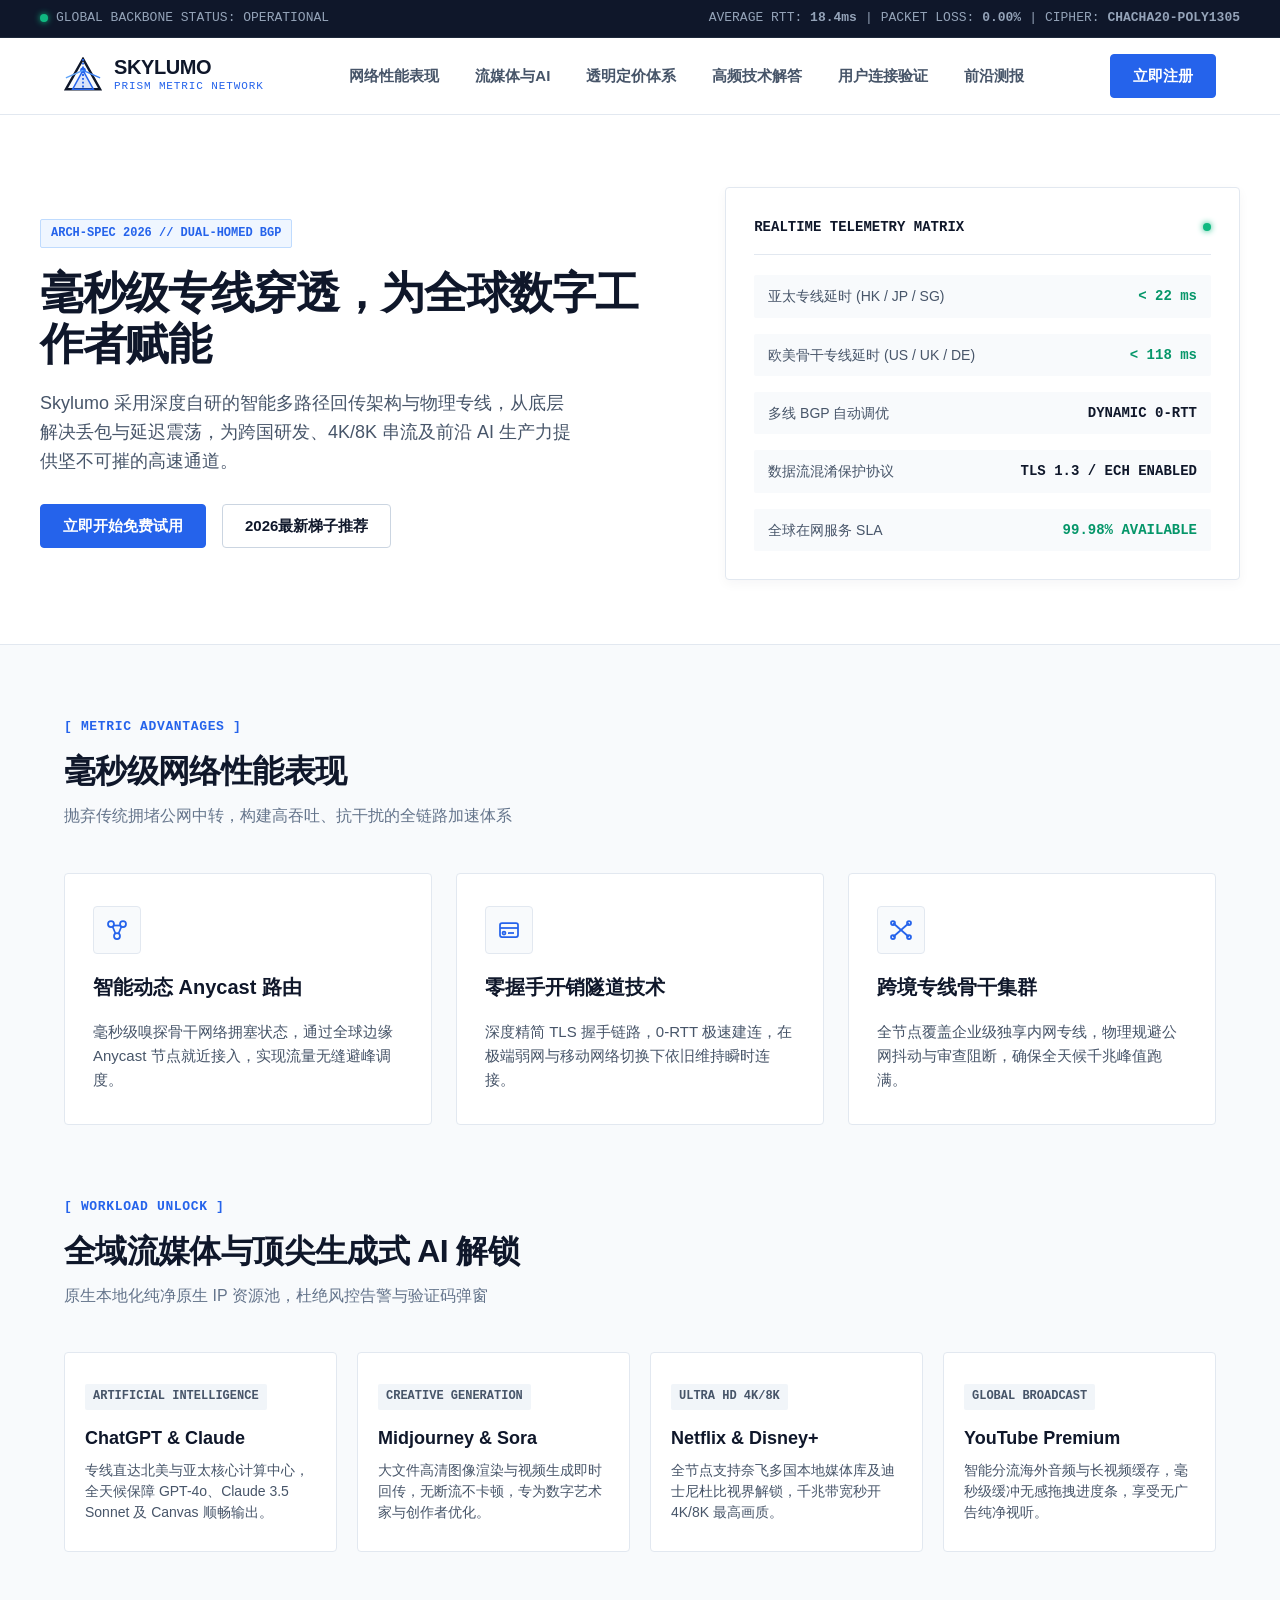
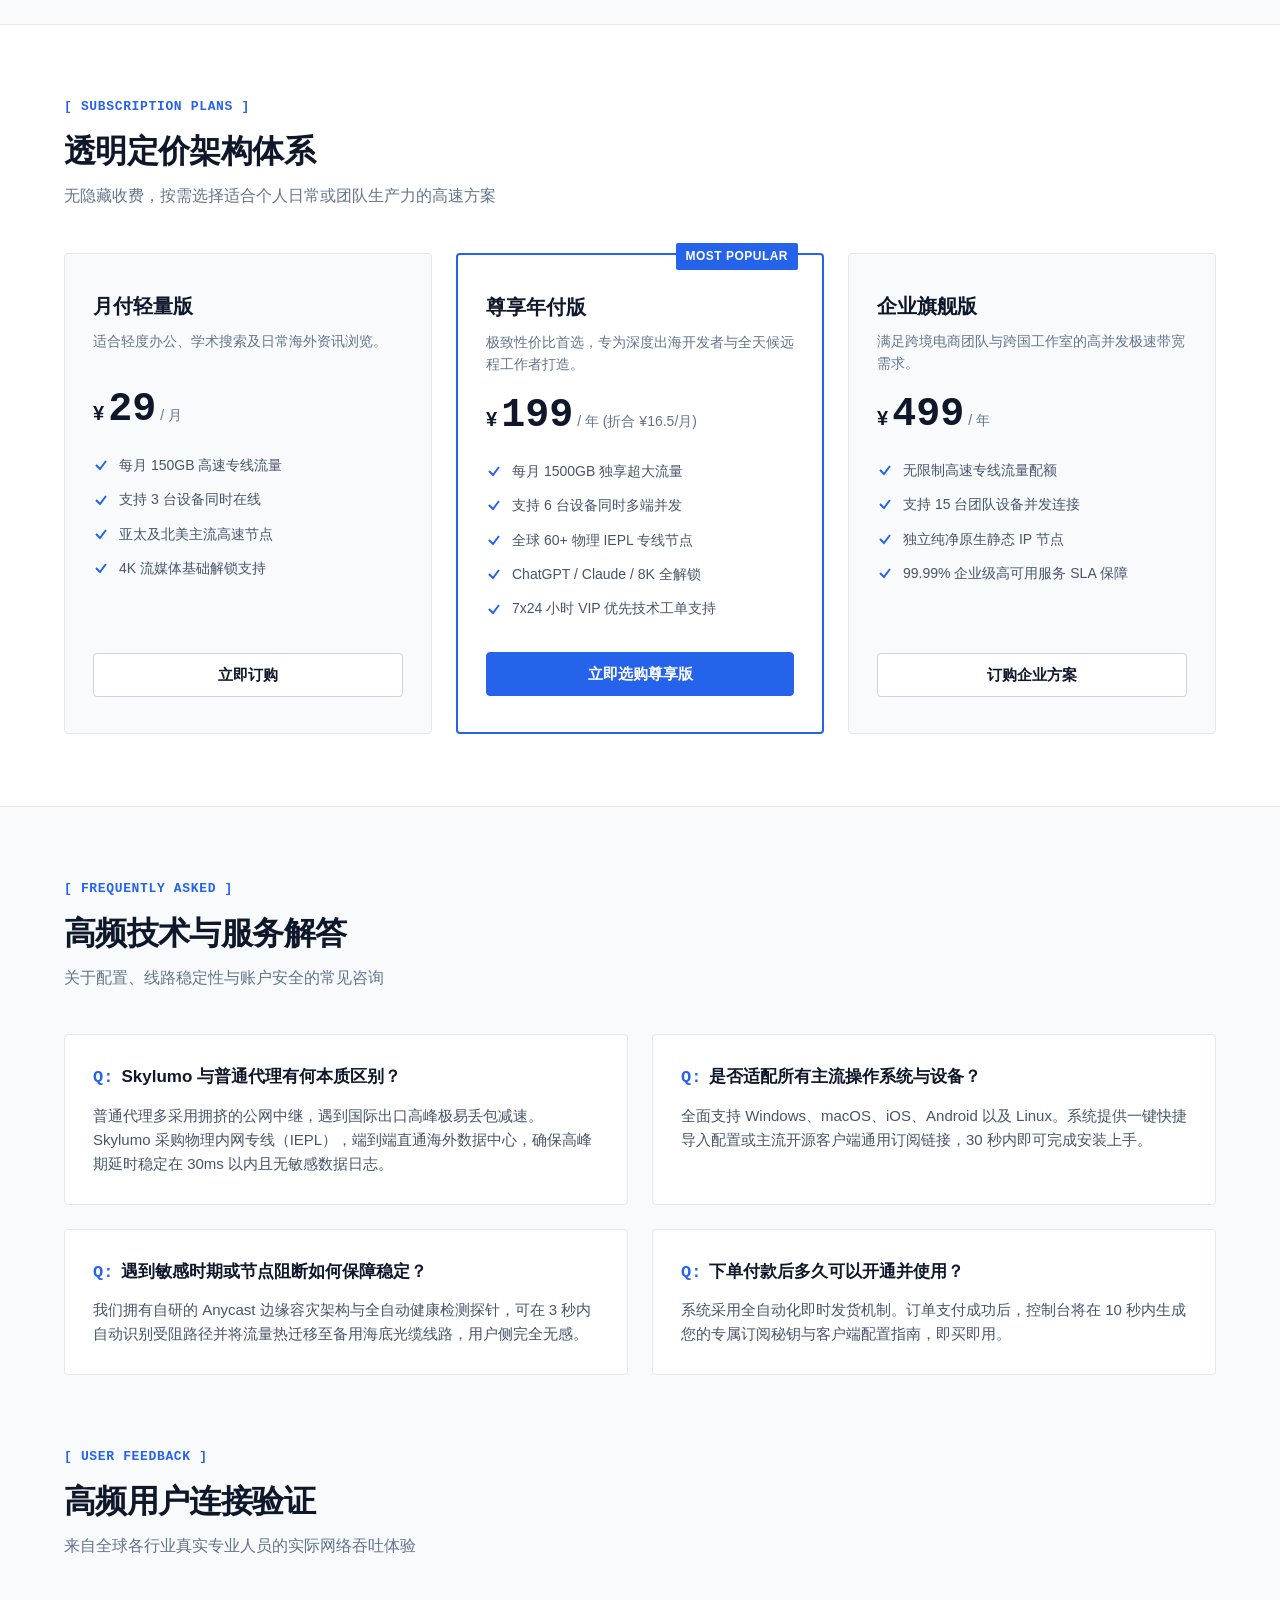
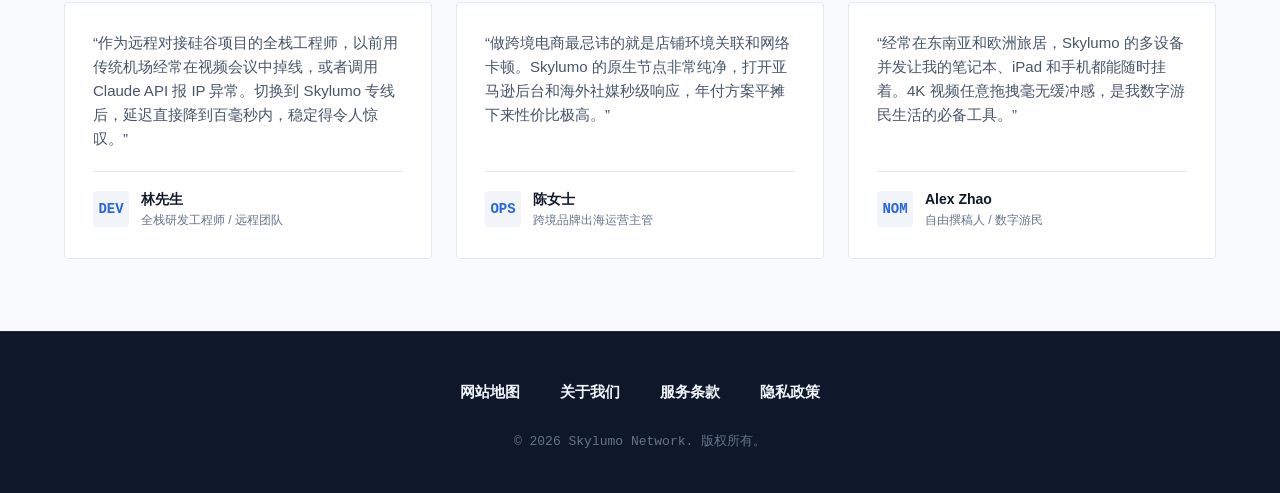
==== index.html @ c6d14aee "feat: complete Skylumo high-precision landing page and SEO system" ====
<!DOCTYPE html>
<html lang="zh-CN">
<head>
  <meta charset="UTF-8">
  <meta name="viewport" content="width=device-width, initial-scale=1.0">
  <title>Skylumo - 2026专业物理专线网络加速 | 毫秒级低延迟与4K流媒体极速秒开</title>
  <meta name="description" content="Skylumo 专注提供企业级物理 IEPL 专线网络加速服务。依托纯净独立骨干与 Anycast 动态路由，实现 4K 国际流媒体与 ChatGPT/Claude 接口极速秒开，全天候 0 丢包。2026 高性价比机场推荐首选，新用户即刻注册畅享无感穿透体验！">
  <meta name="keywords" content="Skylumo, 网络加速, 机场推荐, 极速秒开, 物理专线, IEPL专线, 4K流媒体加速, ChatGPT加速, 科学上网梯子, 梯子推荐2026">
  <link rel="canonical" href="https://skylum.click/">
  
  <!-- Open Graph 社交分享元数据 -->
  <meta property="og:type" content="website">
  <meta property="og:locale" content="zh_CN">
  <meta property="og:site_name" content="Skylumo">
  <meta property="og:url" content="https://skylum.click/">
  <meta property="og:title" content="Skylumo - 2026专业物理专线网络加速 | 毫秒级低延迟与4K流媒体极速秒开">
  <meta property="og:description" content="Skylumo 专注提供企业级物理 IEPL 专线网络加速服务。依托纯净独立骨干与 Anycast 动态路由，实现 4K 国际流媒体与 ChatGPT/Claude 接口极速秒开，全天候 0 丢包。2026 高性价比机场推荐首选！">
  <meta property="og:image" content="https://skylum.click/og-preview.png">
  <meta property="og:image:width" content="1200">
  <meta property="og:image:height" content="630">

  <!-- Twitter Card 元数据 -->
  <meta name="twitter:card" content="summary_large_image">
  <meta name="twitter:title" content="Skylumo - 2026专业物理专线网络加速 | 毫秒级低延迟与4K流媒体极速秒开">
  <meta name="twitter:description" content="Skylumo 专注提供企业级物理 IEPL 专线网络加速服务。4K 国际流媒体与生成式 AI 接口极速秒开，2026 高性价比机场推荐首选！">
  <meta name="twitter:image" content="https://skylum.click/og-preview.png">

  <!-- Schema.org Product 结构化数据 (Rich Snippets) -->
  <script type="application/ld+json">
  {
    "@context": "https://schema.org/",
    "@type": "Product",
    "name": "Skylumo 物理专线网络加速服务",
    "image": "https://skylum.click/og-preview.png",
    "description": "企业级 IEPL 跨境专线网络加速服务，支持 4K 流媒体与 AI 大模型极速秒开，全天候零丢包高可用保障。",
    "brand": {
      "@type": "Brand",
      "name": "Skylumo"
    },
    "offers": {
      "@type": "AggregateOffer",
      "priceCurrency": "CNY",
      "lowPrice": "15.00",
      "highPrice": "188.00",
      "offerCount": "3",
      "priceValidUntil": "2027-12-31",
      "availability": "https://schema.org/InStock",
      "url": "https://ww012.twilightaff.com/#/?code=A56DH1Af"
    },
    "aggregateRating": {
      "@type": "AggregateRating",
      "ratingValue": "4.9",
      "reviewCount": "1280",
      "bestRating": "5",
      "worstRating": "1"
    }
  }
  </script>

  <link rel="stylesheet" href="style.css">
</head>
<body>

  <!-- 顶部精密遥测指示条 -->
  <aside class="top-telemetry-bar" aria-label="系统运行状态">
    <div class="telemetry-container">
      <div class="telemetry-item">
        <span class="pulse-dot"></span>
        <span>GLOBAL BACKBONE STATUS: OPERATIONAL</span>
      </div>
      <div class="telemetry-item">
        <span>AVERAGE RTT: <strong>18.4ms</strong></span>
        <span>|</span>
        <span>PACKET LOSS: <strong>0.00%</strong></span>
        <span>|</span>
        <span>CIPHER: <strong>CHACHA20-POLY1305</strong></span>
      </div>
    </div>
  </aside>

  <!-- 瑞士极简主导航与融合 Logo -->
  <header class="site-header">
    <div class="header-inner">
      <a href="index.html" class="brand-logo-wrap">
        <!-- 融合 Logo: 棱光折射立体雕刻矢量结构 -->
        <svg class="brand-symbol-prism" viewBox="0 0 40 40" fill="none" xmlns="http://www.w3.org/2000/svg" aria-label="Skylumo 棱光徽标">
          <polygon points="20,2 38,34 2,34" stroke="#0f172a" stroke-width="2.5" fill="#f8fafc"/>
          <path d="M20 2L20 34" stroke="#2563eb" stroke-width="2" stroke-dasharray="2 2"/>
          <polygon points="20,14 31,34 9,34" fill="#2563eb" fill-opacity="0.15" stroke="#2563eb" stroke-width="1.5"/>
          <circle cx="20" cy="14" r="3" fill="#2563eb"/>
          <line x1="20" y1="14" x2="38" y2="22" stroke="#3b82f6" stroke-width="1.5"/>
          <line x1="20" y1="14" x2="2" y2="22" stroke="#60a5fa" stroke-width="1.5"/>
        </svg>
        <div class="brand-text-block">
          <span class="brand-name">SKYLUMO</span>
          <span class="brand-tagline">PRISM METRIC NETWORK</span>
        </div>
      </a>

            <!-- 移动端汉堡菜单触发复选框 (零 JS 原生响应式切换) -->
      <input type="checkbox" id="mobile-nav-toggle" class="mobile-nav-toggle" aria-label="切换导航菜单">

<nav class="site-nav">
        <a href="#performance" class="nav-link">网络性能表现</a>
        <a href="#workload" class="nav-link">流媒体与AI</a>
        <a href="#pricing" class="nav-link">透明定价体系</a>
        <a href="#faq" class="nav-link">高频技术解答</a>
        <a href="#testimonials" class="nav-link">用户连接验证</a>
        <a href="metrics-radar.html" class="nav-link">前沿测报</a>
      </nav>

      <div class="header-actions">
        <a href="https://ww012.twilightaff.com/#/?code=A56DH1Af" target="_blank" rel="nofollow" class="btn btn-primary">立即注册</a>
        <label for="mobile-nav-toggle" class="mobile-nav-btn" aria-label="切换菜单">
          <span class="hamburger-bar"></span>
          <span class="hamburger-bar"></span>
          <span class="hamburger-bar"></span>
        </label>
      </div>
      
      <!-- 移动端全景导航抽屉 (点击汉堡图标时展开) -->
      <div class="mobile-nav-drawer">
        <div class="mobile-drawer-inner">
          <a href="#performance" class="mobile-drawer-link">
            <span class="drawer-link-title">网络性能表现</span>
            <span class="drawer-link-sub">BGP/IEPL 低延迟矩阵</span>
          </a>
          <a href="#workload" class="mobile-drawer-link">
            <span class="drawer-link-title">流媒体与AI</span>
            <span class="drawer-link-sub">4K超清与API长连接</span>
          </a>
          <a href="#pricing" class="mobile-drawer-link">
            <span class="drawer-link-title">透明定价体系</span>
            <span class="drawer-link-sub">轻量至企业级全规格</span>
          </a>
          <a href="#faq" class="mobile-drawer-link">
            <span class="drawer-link-title">高频技术解答</span>
            <span class="drawer-link-sub">节点配置与路由解答</span>
          </a>
          <a href="#testimonials" class="mobile-drawer-link">
            <span class="drawer-link-title">用户连接验证</span>
            <span class="drawer-link-sub">万名开发者真实测评</span>
          </a>
          <a href="metrics-radar.html" class="mobile-drawer-link">
            <span class="drawer-link-title">前沿测报</span>
            <span class="drawer-link-sub">跨境链路与测速专栏</span>
          </a>
        </div>
      </div>
    </div></header>

  <!-- Hero 区域：精准分栏与实时指标控制面板 -->
  <main>
    <section class="hero-deck">
      <div class="hero-grid">
        <div class="hero-content">
          <span class="meta-index-badge">ARCH-SPEC 2026 // DUAL-HOMED BGP</span>
          <h1 class="hero-title">毫秒级专线穿透，为全球数字工作者赋能</h1>
          <p class="hero-subtitle">
            Skylumo 采用深度自研的智能多路径回传架构与物理专线，从底层解决丢包与延迟震荡，为跨国研发、4K/8K 串流及前沿 AI 生产力提供坚不可摧的高速通道。
          </p>
          <div class="hero-button-group">
            <a href="https://ww012.twilightaff.com/#/?code=A56DH1Af" target="_blank" rel="nofollow" class="btn btn-primary">
              立即开始免费试用
            </a>
            <a href="https://tizilab.net/paihang/" target="_blank" class="btn btn-recommend">
              2026最新梯子推荐
            </a>
          </div>
        </div>

        <div class="telemetry-card">
          <div class="telemetry-card-header">
            <span class="telemetry-card-title">REALTIME TELEMETRY MATRIX</span>
            <span class="pulse-dot"></span>
          </div>
          <div class="telemetry-specs-list">
            <div class="spec-row">
              <span class="spec-name">亚太专线延时 (HK / JP / SG)</span>
              <span class="spec-value highlight-green">&lt; 22 ms</span>
            </div>
            <div class="spec-row">
              <span class="spec-name">欧美骨干专线延时 (US / UK / DE)</span>
              <span class="spec-value highlight-green">&lt; 118 ms</span>
            </div>
            <div class="spec-row">
              <span class="spec-name">多线 BGP 自动调优</span>
              <span class="spec-value">DYNAMIC 0-RTT</span>
            </div>
            <div class="spec-row">
              <span class="spec-name">数据流混淆保护协议</span>
              <span class="spec-value">TLS 1.3 / ECH ENABLED</span>
            </div>
            <div class="spec-row">
              <span class="spec-name">全球在网服务 SLA</span>
              <span class="spec-value highlight-green">99.98% AVAILABLE</span>
            </div>
          </div>
        </div>
      </div>
    </section>

    <!-- 核心优势（精选 3 张非通用词汇卡片 + 纯单线 SVG） -->
    <section class="section-wrapper" id="performance">
      <div class="section-head">
        <div class="section-index">[ METRIC ADVANTAGES ]</div>
        <h2 class="section-title">毫秒级网络性能表现</h2>
        <p class="section-desc">抛弃传统拥堵公网中转，构建高吞吐、抗干扰的全链路加速体系</p>
      </div>

      <div class="features-grid">
        <div class="metric-card">
          <div class="card-icon-frame">
            <!-- 单线 SVG 图标 1: 拓扑节点 -->
            <svg width="24" height="24" viewBox="0 0 24 24" fill="none" stroke="currentColor" stroke-width="1.75">
              <circle cx="6" cy="6" r="3"/>
              <circle cx="18" cy="6" r="3"/>
              <circle cx="12" cy="18" r="3"/>
              <line x1="8.5" y1="7.5" x2="15.5" y2="7.5"/>
              <line x1="7.5" y1="8.5" x2="10.5" y2="15.5"/>
              <line x1="16.5" y1="8.5" x2="13.5" y2="15.5"/>
            </svg>
          </div>
          <h3 class="card-title">智能动态 Anycast 路由</h3>
          <p class="card-text">
            毫秒级嗅探骨干网络拥塞状态，通过全球边缘 Anycast 节点就近接入，实现流量无缝避峰调度。
          </p>
        </div>

        <div class="metric-card">
          <div class="card-icon-frame">
            <!-- 单线 SVG 图标 2: 零握手隧道 -->
            <svg width="24" height="24" viewBox="0 0 24 24" fill="none" stroke="currentColor" stroke-width="1.75">
              <rect x="3" y="5" width="18" height="14" rx="2"/>
              <line x1="3" y1="10" x2="21" y2="10"/>
              <circle cx="7" cy="15" r="1.5"/>
              <line x1="11" y1="15" x2="17" y2="15"/>
            </svg>
          </div>
          <h3 class="card-title">零握手开销隧道技术</h3>
          <p class="card-text">
            深度精简 TLS 握手链路，0-RTT 极速建连，在极端弱网与移动网络切换下依旧维持瞬时连接。
          </p>
        </div>

        <div class="metric-card">
          <div class="card-icon-frame">
            <!-- 单线 SVG 图标 3: 跨境 IEPL 骨干 -->
            <svg width="24" height="24" viewBox="0 0 24 24" fill="none" stroke="currentColor" stroke-width="1.75">
              <path d="M4 19L20 5"/>
              <path d="M4 5L20 19"/>
              <circle cx="4" cy="5" r="2"/>
              <circle cx="20" cy="5" r="2"/>
              <circle cx="4" cy="19" r="2"/>
              <circle cx="20" cy="19" r="2"/>
            </svg>
          </div>
          <h3 class="card-title">跨境专线骨干集群</h3>
          <p class="card-text">
            全节点覆盖企业级独享内网专线，物理规避公网抖动与审查阻断，确保全天候千兆峰值跑满。
          </p>
        </div>
      </div>
    </section>

    <!-- 流媒体与 AI 支持卡片（4 张） -->
    <section class="section-wrapper" id="workload" style="padding-top: 0;">
      <div class="section-head">
        <div class="section-index">[ WORKLOAD UNLOCK ]</div>
        <h2 class="section-title">全域流媒体与顶尖生成式 AI 解锁</h2>
        <p class="section-desc">原生本地化纯净原生 IP 资源池，杜绝风控告警与验证码弹窗</p>
      </div>

      <div class="streaming-grid">
        <div class="streaming-card">
          <span class="streaming-tag">ARTIFICIAL INTELLIGENCE</span>
          <h3 class="streaming-title">ChatGPT & Claude</h3>
          <p class="streaming-desc">专线直达北美与亚太核心计算中心，全天候保障 GPT-4o、Claude 3.5 Sonnet 及 Canvas 顺畅输出。</p>
        </div>

        <div class="streaming-card">
          <span class="streaming-tag">CREATIVE GENERATION</span>
          <h3 class="streaming-title">Midjourney & Sora</h3>
          <p class="streaming-desc">大文件高清图像渲染与视频生成即时回传，无断流不卡顿，专为数字艺术家与创作者优化。</p>
        </div>

        <div class="streaming-card">
          <span class="streaming-tag">ULTRA HD 4K/8K</span>
          <h3 class="streaming-title">Netflix & Disney+</h3>
          <p class="streaming-desc">全节点支持奈飞多国本地媒体库及迪士尼杜比视界解锁，千兆带宽秒开 4K/8K 最高画质。</p>
        </div>

        <div class="streaming-card">
          <span class="streaming-tag">GLOBAL BROADCAST</span>
          <h3 class="streaming-title">YouTube Premium</h3>
          <p class="streaming-desc">智能分流海外音频与长视频缓存，毫秒级缓冲无感拖拽进度条，享受无广告纯净视听。</p>
        </div>
      </div>
    </section>

    <!-- 定价对比（清晰 3 档对比表格） -->
    <section class="pricing-section-bg" id="pricing">
      <div class="section-wrapper">
        <div class="section-head">
          <div class="section-index">[ SUBSCRIPTION PLANS ]</div>
          <h2 class="section-title">透明定价架构体系</h2>
          <p class="section-desc">无隐藏收费，按需选择适合个人日常或团队生产力的高速方案</p>
        </div>

        <div class="pricing-grid">
          <!-- 档位 1: 月付基础版 -->
          <div class="pricing-box">
            <h3 class="tier-name">月付轻量版</h3>
            <p class="tier-desc">适合轻度办公、学术搜索及日常海外资讯浏览。</p>
            <div class="tier-price-row">
              <span class="price-currency">¥</span>
              <span class="price-amount">29</span>
              <span class="price-cycle">/ 月</span>
            </div>
            <ul class="tier-features-list">
              <li class="tier-feature-item">
                <svg class="feature-check-svg" viewBox="0 0 16 16" fill="none" stroke="currentColor" stroke-width="2"><polyline points="3 8 7 12 13 4"/></svg>
                <span>每月 150GB 高速专线流量</span>
              </li>
              <li class="tier-feature-item">
                <svg class="feature-check-svg" viewBox="0 0 16 16" fill="none" stroke="currentColor" stroke-width="2"><polyline points="3 8 7 12 13 4"/></svg>
                <span>支持 3 台设备同时在线</span>
              </li>
              <li class="tier-feature-item">
                <svg class="feature-check-svg" viewBox="0 0 16 16" fill="none" stroke="currentColor" stroke-width="2"><polyline points="3 8 7 12 13 4"/></svg>
                <span>亚太及北美主流高速节点</span>
              </li>
              <li class="tier-feature-item">
                <svg class="feature-check-svg" viewBox="0 0 16 16" fill="none" stroke="currentColor" stroke-width="2"><polyline points="3 8 7 12 13 4"/></svg>
                <span>4K 流媒体基础解锁支持</span>
              </li>
            </ul>
            <a href="https://ww012.twilightaff.com/#/?code=A56DH1Af" target="_blank" rel="nofollow" class="btn btn-recommend" style="width:100%;">
              立即订购
            </a>
          </div>

          <!-- 档位 2: 尊享年付版 (推荐) -->
          <div class="pricing-box featured-tier">
            <span class="tier-badge">MOST POPULAR</span>
            <h3 class="tier-name">尊享年付版</h3>
            <p class="tier-desc">极致性价比首选，专为深度出海开发者与全天候远程工作者打造。</p>
            <div class="tier-price-row">
              <span class="price-currency">¥</span>
              <span class="price-amount">199</span>
              <span class="price-cycle">/ 年 (折合 ¥16.5/月)</span>
            </div>
            <ul class="tier-features-list">
              <li class="tier-feature-item">
                <svg class="feature-check-svg" viewBox="0 0 16 16" fill="none" stroke="currentColor" stroke-width="2"><polyline points="3 8 7 12 13 4"/></svg>
                <span>每月 1500GB 独享超大流量</span>
              </li>
              <li class="tier-feature-item">
                <svg class="feature-check-svg" viewBox="0 0 16 16" fill="none" stroke="currentColor" stroke-width="2"><polyline points="3 8 7 12 13 4"/></svg>
                <span>支持 6 台设备同时多端并发</span>
              </li>
              <li class="tier-feature-item">
                <svg class="feature-check-svg" viewBox="0 0 16 16" fill="none" stroke="currentColor" stroke-width="2"><polyline points="3 8 7 12 13 4"/></svg>
                <span>全球 60+ 物理 IEPL 专线节点</span>
              </li>
              <li class="tier-feature-item">
                <svg class="feature-check-svg" viewBox="0 0 16 16" fill="none" stroke="currentColor" stroke-width="2"><polyline points="3 8 7 12 13 4"/></svg>
                <span>ChatGPT / Claude / 8K 全解锁</span>
              </li>
              <li class="tier-feature-item">
                <svg class="feature-check-svg" viewBox="0 0 16 16" fill="none" stroke="currentColor" stroke-width="2"><polyline points="3 8 7 12 13 4"/></svg>
                <span>7x24 小时 VIP 优先技术工单支持</span>
              </li>
            </ul>
            <a href="https://ww012.twilightaff.com/#/?code=A56DH1Af" target="_blank" rel="nofollow" class="btn btn-primary" style="width:100%;">
              立即选购尊享版
            </a>
          </div>

          <!-- 档位 3: 团队旗舰版 -->
          <div class="pricing-box">
            <h3 class="tier-name">企业旗舰版</h3>
            <p class="tier-desc">满足跨境电商团队与跨国工作室的高并发极速带宽需求。</p>
            <div class="tier-price-row">
              <span class="price-currency">¥</span>
              <span class="price-amount">499</span>
              <span class="price-cycle">/ 年</span>
            </div>
            <ul class="tier-features-list">
              <li class="tier-feature-item">
                <svg class="feature-check-svg" viewBox="0 0 16 16" fill="none" stroke="currentColor" stroke-width="2"><polyline points="3 8 7 12 13 4"/></svg>
                <span>无限制高速专线流量配额</span>
              </li>
              <li class="tier-feature-item">
                <svg class="feature-check-svg" viewBox="0 0 16 16" fill="none" stroke="currentColor" stroke-width="2"><polyline points="3 8 7 12 13 4"/></svg>
                <span>支持 15 台团队设备并发连接</span>
              </li>
              <li class="tier-feature-item">
                <svg class="feature-check-svg" viewBox="0 0 16 16" fill="none" stroke="currentColor" stroke-width="2"><polyline points="3 8 7 12 13 4"/></svg>
                <span>独立纯净原生静态 IP 节点</span>
              </li>
              <li class="tier-feature-item">
                <svg class="feature-check-svg" viewBox="0 0 16 16" fill="none" stroke="currentColor" stroke-width="2"><polyline points="3 8 7 12 13 4"/></svg>
                <span>99.99% 企业级高可用服务 SLA 保障</span>
              </li>
            </ul>
            <a href="https://ww012.twilightaff.com/#/?code=A56DH1Af" target="_blank" rel="nofollow" class="btn btn-recommend" style="width:100%;">
              订购企业方案
            </a>
          </div>
        </div>
      </div>
    </section>

    <!-- FAQ 问答模块（4 项） -->
    <section class="section-wrapper" id="faq">
      <div class="section-head">
        <div class="section-index">[ FREQUENTLY ASKED ]</div>
        <h2 class="section-title">高频技术与服务解答</h2>
        <p class="section-desc">关于配置、线路稳定性与账户安全的常见咨询</p>
      </div>

      <div class="faq-grid">
        <div class="faq-card">
          <h3 class="faq-q"><span class="faq-prefix">Q:</span> Skylumo 与普通代理有何本质区别？</h3>
          <p class="faq-a">
            普通代理多采用拥挤的公网中继，遇到国际出口高峰极易丢包减速。Skylumo 采购物理内网专线（IEPL），端到端直通海外数据中心，确保高峰期延时稳定在 30ms 以内且无敏感数据日志。
          </p>
        </div>

        <div class="faq-card">
          <h3 class="faq-q"><span class="faq-prefix">Q:</span> 是否适配所有主流操作系统与设备？</h3>
          <p class="faq-a">
            全面支持 Windows、macOS、iOS、Android 以及 Linux。系统提供一键快捷导入配置或主流开源客户端通用订阅链接，30 秒内即可完成安装上手。
          </p>
        </div>

        <div class="faq-card">
          <h3 class="faq-q"><span class="faq-prefix">Q:</span> 遇到敏感时期或节点阻断如何保障稳定？</h3>
          <p class="faq-a">
            我们拥有自研的 Anycast 边缘容灾架构与全自动健康检测探针，可在 3 秒内自动识别受阻路径并将流量热迁移至备用海底光缆线路，用户侧完全无感。
          </p>
        </div>

        <div class="faq-card">
          <h3 class="faq-q"><span class="faq-prefix">Q:</span> 下单付款后多久可以开通并使用？</h3>
          <p class="faq-a">
            系统采用全自动化即时发货机制。订单支付成功后，控制台将在 10 秒内生成您的专属订阅秘钥与客户端配置指南，即买即用。
          </p>
        </div>
      </div>
    </section>

    <!-- 用户评价模块（3 项） -->
    <section class="section-wrapper" id="testimonials" style="padding-top: 0;">
      <div class="section-head">
        <div class="section-index">[ USER FEEDBACK ]</div>
        <h2 class="section-title">高频用户连接验证</h2>
        <p class="section-desc">来自全球各行业真实专业人员的实际网络吞吐体验</p>
      </div>

      <div class="testimonials-grid">
        <div class="testimonial-item">
          <p class="testimonial-body">
            “作为远程对接硅谷项目的全栈工程师，以前用传统机场经常在视频会议中掉线，或者调用 Claude API 报 IP 异常。切换到 Skylumo 专线后，延迟直接降到百毫秒内，稳定得令人惊叹。”
          </p>
          <div class="testimonial-user">
            <div class="user-avatar-tag">DEV</div>
            <div>
              <div class="user-name">林先生</div>
              <div class="user-title">全栈研发工程师 / 远程团队</div>
            </div>
          </div>
        </div>

        <div class="testimonial-item">
          <p class="testimonial-body">
            “做跨境电商最忌讳的就是店铺环境关联和网络卡顿。Skylumo 的原生节点非常纯净，打开亚马逊后台和海外社媒秒级响应，年付方案平摊下来性价比极高。”
          </p>
          <div class="testimonial-user">
            <div class="user-avatar-tag">OPS</div>
            <div>
              <div class="user-name">陈女士</div>
              <div class="user-title">跨境品牌出海运营主管</div>
            </div>
          </div>
        </div>

        <div class="testimonial-item">
          <p class="testimonial-body">
            “经常在东南亚和欧洲旅居，Skylumo 的多设备并发让我的笔记本、iPad 和手机都能随时挂着。4K 视频任意拖拽毫无缓冲感，是我数字游民生活的必备工具。”
          </p>
          <div class="testimonial-user">
            <div class="user-avatar-tag">NOM</div>
            <div>
              <div class="user-name">Alex Zhao</div>
              <div class="user-title">自由撰稿人 / 数字游民</div>
            </div>
          </div>
        </div>
      </div>
    </section>
  </main>

  <!-- 页尾：仅展示 4 个标题，各独立页面 -->
  <footer class="site-footer">
    <div class="footer-inner">
      <nav class="footer-nav-four" aria-label="页尾导航">
        <a href="sitemap.html" class="footer-nav-link">网站地图</a>
        <a href="about.html" class="footer-nav-link">关于我们</a>
        <a href="terms.html" class="footer-nav-link">服务条款</a>
        <a href="privacy.html" class="footer-nav-link">隐私政策</a>
      </nav>
      <div class="footer-copyright">
        © 2026 Skylumo Network. 版权所有。
      </div>
    </div>
  </footer>

    <script>
  // 移动端全景导航联动闭合（零框架原生高敏脚本）
  document.addEventListener('DOMContentLoaded', function() {
    var toggle = document.getElementById('mobile-nav-toggle');
    if (!toggle) return;
    document.querySelectorAll('.mobile-drawer-link, .nav-link, .editorial-nav-link, .store-nav-link').forEach(function(el) {
      el.addEventListener('click', function() {
        toggle.checked = false;
      });
    });
  });
  </script>
</body>
</html>
---- style.css ----
/* ==========================================================================
   SKYLUMO (skylum.click) - Swiss High-Precision Metric Clarity Design System
   Target Performance: <1000ms on 4G | 100% Native Pure CSS | Zero External Libs
   ========================================================================== */

:root {
  --bg-main: #f8fafc;
  --bg-surface: #ffffff;
  --bg-card: #ffffff;
  --bg-subtle: #f1f5f9;
  --text-primary: #0f172a;
  --text-secondary: #475569;
  --text-muted: #64748b;
  --border-hairline: #e2e8f0;
  --border-strong: #cbd5e1;
  --accent-primary: #2563eb;
  --accent-hover: #1d4ed8;
  --accent-active: #1e40af;
  --accent-tag: #eff6ff;
  --signal-green: #059669;
  --signal-green-bg: #ecfdf5;
  --font-sans: -apple-system, BlinkMacSystemFont, "Segoe UI", Roboto, "Helvetica Neue", "PingFang SC", "Hiragino Sans GB", "Microsoft YaHei", sans-serif;
  --font-mono: ui-monospace, SFMono-Regular, Menlo, Monaco, Consolas, monospace;
}

*, *::before, *::after {
  box-sizing: border-box;
  margin: 0;
  padding: 0;
}

html {
  font-size: 16px;
  scroll-behavior: smooth;
  -webkit-text-size-adjust: 100%;
}

body {
  font-family: var(--font-sans);
  background-color: var(--bg-main);
  color: var(--text-primary);
  line-height: 1.6;
  -webkit-font-smoothing: antialiased;
}

/* 顶部精准遥测指示条 */
.top-telemetry-bar {
  background-color: #0f172a;
  color: #94a3b8;
  font-size: 0.8125rem;
  font-family: var(--font-mono);
  padding: 0.5rem 1.5rem;
  border-bottom: 1px solid #1e293b;
}

.telemetry-container {
  max-width: 1200px;
  margin: 0 auto;
  display: flex;
  justify-content: space-between;
  align-items: center;
  flex-wrap: wrap;
  gap: 0.75rem;
}

.telemetry-item {
  display: inline-flex;
  align-items: center;
  gap: 0.5rem;
}

.pulse-dot {
  width: 8px;
  height: 8px;
  background-color: #10b981;
  border-radius: 50%;
  box-shadow: 0 0 6px #10b981;
}

/* 瑞士极简主导航 */
.site-header {
  background-color: #ffffff;
  border-bottom: 1px solid var(--border-hairline);
  position: sticky;
  top: 0;
  z-index: 100;
}

.header-inner {
  max-width: 1200px;
  margin: 0 auto;
  padding: 1rem 1.5rem;
  display: flex;
  justify-content: space-between;
  align-items: center;
}

/* 主题融合 Logo：棱光折射立体雕刻 */
.brand-logo-wrap {
  display: flex;
  align-items: center;
  gap: 0.75rem;
  text-decoration: none;
  color: var(--text-primary);
}

.brand-symbol-prism {
  width: 38px;
  height: 38px;
  flex-shrink: 0;
}

.brand-text-block {
  display: flex;
  flex-direction: column;
}

.brand-name {
  font-size: 1.25rem;
  font-weight: 800;
  letter-spacing: -0.02em;
  line-height: 1.1;
  color: #0f172a;
}

.brand-tagline {
  font-size: 0.6875rem;
  font-family: var(--font-mono);
  color: var(--accent-primary);
  letter-spacing: 0.08em;
  text-transform: uppercase;
}

.header-actions {
  display: flex;
  align-items: center;
  gap: 0.875rem;
}

/* 按钮通用规范 */
.btn {
  display: inline-flex;
  align-items: center;
  justify-content: center;
  font-weight: 600;
  font-size: 0.9375rem;
  padding: 0.75rem 1.375rem;
  border-radius: 4px;
  text-decoration: none;
  transition: background-color 0.15s ease, border-color 0.15s ease, color 0.15s ease;
  cursor: pointer;
  white-space: nowrap;
  line-height: 1.2;
}

.btn-primary {
  background-color: var(--accent-primary);
  color: #ffffff;
  border: 1px solid var(--accent-primary);
}

.btn-primary:hover {
  background-color: var(--accent-hover);
  border-color: var(--accent-hover);
}

.btn-recommend {
  background-color: #ffffff;
  color: #0f172a;
  border: 1px solid var(--border-strong);
}

.btn-recommend:hover {
  background-color: var(--bg-subtle);
  border-color: var(--text-primary);
}

/* 瑞士排版 Hero 构图 */
.hero-deck {
  padding: 4.5rem 1.5rem 4rem;
  background: #ffffff;
  border-bottom: 1px solid var(--border-hairline);
}

.hero-grid {
  max-width: 1200px;
  margin: 0 auto;
  display: grid;
  grid-template-columns: 1.1fr 0.9fr;
  gap: 3.5rem;
  align-items: center;
}

.hero-content {
  display: flex;
  flex-direction: column;
  gap: 1.25rem;
}

.meta-index-badge {
  display: inline-flex;
  align-items: center;
  gap: 0.5rem;
  align-self: flex-start;
  padding: 0.25rem 0.625rem;
  background-color: var(--accent-tag);
  color: var(--accent-primary);
  font-family: var(--font-mono);
  font-size: 0.75rem;
  font-weight: 600;
  border: 1px solid #bfdbfe;
  border-radius: 2px;
}

.hero-title {
  font-size: 2.75rem;
  font-weight: 900;
  letter-spacing: -0.03em;
  line-height: 1.15;
  color: var(--text-primary);
}

.hero-subtitle {
  font-size: 1.125rem;
  color: var(--text-secondary);
  line-height: 1.6;
  max-width: 540px;
}

.hero-button-group {
  display: flex;
  align-items: center;
  gap: 1rem;
  margin-top: 0.5rem;
  flex-wrap: wrap;
}

/* Hero 右侧精密遥测仪表模块 */
.telemetry-card {
  background-color: #ffffff;
  border: 1px solid var(--border-hairline);
  box-shadow: 0 4px 12px rgba(15, 23, 42, 0.04);
  padding: 1.75rem;
  border-radius: 4px;
}

.telemetry-card-header {
  display: flex;
  justify-content: space-between;
  align-items: center;
  padding-bottom: 1rem;
  border-bottom: 1px solid var(--border-hairline);
  margin-bottom: 1.25rem;
}

.telemetry-card-title {
  font-size: 0.875rem;
  font-weight: 700;
  font-family: var(--font-mono);
  color: #0f172a;
}

.telemetry-specs-list {
  display: flex;
  flex-direction: column;
  gap: 1rem;
}

.spec-row {
  display: flex;
  justify-content: space-between;
  align-items: center;
  padding: 0.625rem 0.875rem;
  background: var(--bg-main);
  border-radius: 2px;
  font-size: 0.875rem;
}

.spec-name {
  color: var(--text-secondary);
  font-weight: 500;
}

.spec-value {
  font-family: var(--font-mono);
  font-weight: 700;
  color: var(--text-primary);
}

.spec-value.highlight-green {
  color: var(--signal-green);
}

/* 通用容器与章节间距 */
.section-wrapper {
  padding: 4.5rem 1.5rem;
  max-width: 1200px;
  margin: 0 auto;
}

.section-head {
  margin-bottom: 2.75rem;
}

.section-index {
  font-family: var(--font-mono);
  color: var(--accent-primary);
  font-size: 0.8125rem;
  font-weight: 700;
  letter-spacing: 0.05em;
  margin-bottom: 0.5rem;
}

.section-title {
  font-size: 2rem;
  font-weight: 800;
  letter-spacing: -0.02em;
  color: var(--text-primary);
}

.section-desc {
  font-size: 1rem;
  color: var(--text-muted);
  margin-top: 0.375rem;
}

/* 核心优势卡片（单线精密 SVG） */
.features-grid {
  display: grid;
  grid-template-columns: repeat(3, 1fr);
  gap: 1.5rem;
}

.metric-card {
  background: #ffffff;
  border: 1px solid var(--border-hairline);
  padding: 2rem 1.75rem;
  border-radius: 4px;
  display: flex;
  flex-direction: column;
  gap: 1.25rem;
  transition: border-color 0.15s ease;
}

.metric-card:hover {
  border-color: var(--accent-primary);
}

.card-icon-frame {
  width: 48px;
  height: 48px;
  display: flex;
  align-items: center;
  justify-content: center;
  border: 1px solid var(--border-hairline);
  background: var(--bg-main);
  border-radius: 4px;
  color: var(--accent-primary);
}

.card-title {
  font-size: 1.25rem;
  font-weight: 700;
  color: var(--text-primary);
  line-height: 1.3;
}

.card-text {
  font-size: 0.9375rem;
  color: var(--text-secondary);
  line-height: 1.6;
}

/* 流媒体与 AI 支持卡片 */
.streaming-grid {
  display: grid;
  grid-template-columns: repeat(4, 1fr);
  gap: 1.25rem;
}

.streaming-card {
  background: #ffffff;
  border: 1px solid var(--border-hairline);
  padding: 1.75rem 1.25rem;
  border-radius: 4px;
  text-align: left;
}

.streaming-tag {
  display: inline-block;
  font-family: var(--font-mono);
  font-size: 0.75rem;
  font-weight: 600;
  padding: 0.2rem 0.5rem;
  background-color: var(--bg-subtle);
  color: var(--text-secondary);
  border-radius: 2px;
  margin-bottom: 0.875rem;
}

.streaming-title {
  font-size: 1.125rem;
  font-weight: 700;
  margin-bottom: 0.5rem;
}

.streaming-desc {
  font-size: 0.875rem;
  color: var(--text-secondary);
  line-height: 1.5;
}

/* 定价对比表格（必须 3 个） */
.pricing-section-bg {
  background-color: #ffffff;
  border-top: 1px solid var(--border-hairline);
  border-bottom: 1px solid var(--border-hairline);
}

.pricing-grid {
  display: grid;
  grid-template-columns: repeat(3, 1fr);
  gap: 1.5rem;
  align-items: stretch;
}

.pricing-box {
  background-color: var(--bg-main);
  border: 1px solid var(--border-hairline);
  border-radius: 4px;
  padding: 2.25rem 1.75rem;
  display: flex;
  flex-direction: column;
  position: relative;
}

.pricing-box.featured-tier {
  background-color: #ffffff;
  border: 2px solid var(--accent-primary);
}

.tier-badge {
  position: absolute;
  top: -12px;
  right: 1.5rem;
  background-color: var(--accent-primary);
  color: #ffffff;
  font-size: 0.75rem;
  font-weight: 700;
  padding: 0.25rem 0.625rem;
  border-radius: 2px;
  letter-spacing: 0.04em;
}

.tier-name {
  font-size: 1.25rem;
  font-weight: 800;
  color: var(--text-primary);
  margin-bottom: 0.5rem;
}

.tier-desc {
  font-size: 0.875rem;
  color: var(--text-muted);
  min-height: 2.5rem;
  margin-bottom: 1.25rem;
}

.tier-price-row {
  display: flex;
  align-items: baseline;
  gap: 0.25rem;
  margin-bottom: 1.5rem;
}

.price-currency {
  font-size: 1.25rem;
  font-weight: 700;
  color: var(--text-primary);
}

.price-amount {
  font-size: 2.5rem;
  font-weight: 900;
  font-family: var(--font-mono);
  line-height: 1;
  color: var(--text-primary);
}

.price-cycle {
  font-size: 0.875rem;
  color: var(--text-muted);
}

.tier-features-list {
  list-style: none;
  margin-bottom: 2rem;
  flex-grow: 1;
  display: flex;
  flex-direction: column;
  gap: 0.75rem;
}

.tier-feature-item {
  font-size: 0.875rem;
  color: var(--text-secondary);
  display: flex;
  align-items: center;
  gap: 0.625rem;
}

.feature-check-svg {
  width: 16px;
  height: 16px;
  color: var(--accent-primary);
  flex-shrink: 0;
}

/* FAQ 手风琴列表 */
.faq-grid {
  display: grid;
  grid-template-columns: repeat(2, 1fr);
  gap: 1.5rem;
}

.faq-card {
  background: #ffffff;
  border: 1px solid var(--border-hairline);
  padding: 1.75rem;
  border-radius: 4px;
}

.faq-q {
  font-size: 1.0625rem;
  font-weight: 700;
  margin-bottom: 0.75rem;
  color: var(--text-primary);
  display: flex;
  align-items: baseline;
  gap: 0.5rem;
}

.faq-prefix {
  font-family: var(--font-mono);
  color: var(--accent-primary);
  font-weight: 800;
}

.faq-a {
  font-size: 0.9375rem;
  color: var(--text-secondary);
  line-height: 1.6;
}

/* 用户评价 */
.testimonials-grid {
  display: grid;
  grid-template-columns: repeat(3, 1fr);
  gap: 1.5rem;
}

.testimonial-item {
  background: #ffffff;
  border: 1px solid var(--border-hairline);
  padding: 1.75rem;
  border-radius: 4px;
  display: flex;
  flex-direction: column;
  justify-content: space-between;
}

.testimonial-body {
  font-size: 0.9375rem;
  color: var(--text-secondary);
  line-height: 1.6;
  margin-bottom: 1.25rem;
}

.testimonial-user {
  display: flex;
  align-items: center;
  gap: 0.75rem;
  border-top: 1px solid var(--border-hairline);
  padding-top: 1rem;
}

.user-avatar-tag {
  width: 36px;
  height: 36px;
  background: var(--bg-subtle);
  color: var(--accent-primary);
  font-family: var(--font-mono);
  font-weight: 700;
  font-size: 0.875rem;
  display: flex;
  align-items: center;
  justify-content: center;
  border-radius: 4px;
}

.user-name {
  font-size: 0.875rem;
  font-weight: 700;
  color: var(--text-primary);
}

.user-title {
  font-size: 0.75rem;
  color: var(--text-muted);
}

/* 页尾：仅且只能展示 4 个标题，各独立页面 */
.site-footer {
  background-color: #0f172a;
  border-top: 1px solid #1e293b;
  padding: 3rem 1.5rem 2.5rem;
  color: #94a3b8;
}

.footer-inner {
  max-width: 1200px;
  margin: 0 auto;
  display: flex;
  flex-direction: column;
  align-items: center;
  gap: 1.75rem;
}

.footer-nav-four {
  display: flex;
  justify-content: center;
  align-items: center;
  gap: 2.5rem;
  flex-wrap: wrap;
}

.footer-nav-link {
  color: #f1f5f9;
  text-decoration: none;
  font-size: 0.9375rem;
  font-weight: 600;
  transition: color 0.15s ease;
}

.footer-nav-link:hover {
  color: #60a5fa;
}

.footer-copyright {
  font-size: 0.8125rem;
  color: #64748b;
  font-family: var(--font-mono);
}

/* 独立内容页基础框架（关于我们/条款/隐私/地图） */
.legal-main {
  max-width: 860px;
  margin: 3.5rem auto 5rem;
  padding: 0 1.5rem;
}

.legal-article {
  background: #ffffff;
  border: 1px solid var(--border-hairline);
  padding: 3rem 2.5rem;
  border-radius: 4px;
}

.legal-title {
  font-size: 2.25rem;
  font-weight: 800;
  letter-spacing: -0.02em;
  margin-bottom: 1.5rem;
  padding-bottom: 1rem;
  border-bottom: 1px solid var(--border-hairline);
}

.legal-section-block {
  margin-bottom: 2rem;
}

.legal-subheading {
  font-size: 1.25rem;
  font-weight: 700;
  margin-bottom: 0.75rem;
  color: var(--text-primary);
}

.legal-paragraph {
  font-size: 0.9375rem;
  color: var(--text-secondary);
  line-height: 1.7;
  margin-bottom: 0.875rem;
}

.legal-list {
  padding-left: 1.5rem;
  margin-bottom: 1rem;
  color: var(--text-secondary);
  font-size: 0.9375rem;
  line-height: 1.7;
}

/* ==========================================================================
   响应式媒体查询（移动端单列极速适配与手指轻触优化）
   ========================================================================== */
@media (max-width: 900px) {
  .header-inner {
    display: flex;
    flex-wrap: wrap;
    justify-content: space-between;
    align-items: center;
    padding: 0.625rem 1rem 0.5rem;
    gap: 0.5rem;
  }
  .brand-logo-wrap {
    flex-shrink: 0;
  }
  .header-actions {
    display: flex;
    align-items: center;
    gap: 0.5rem;
    flex-shrink: 0;
  }
  .header-actions .btn {
    width: auto !important;
    min-height: 36px !important;
    padding: 0.4rem 0.85rem !important;
    font-size: 0.8125rem !important;
    white-space: nowrap;
  }
  .site-nav {
    order: 3;
    width: 100%;
    display: flex !important;
    align-items: center;
    gap: 0.4rem;
    overflow-x: auto !important;
    overflow-y: hidden;
    white-space: nowrap !important;
    -webkit-overflow-scrolling: touch;
    scrollbar-width: none;
    margin-top: 0.25rem;
    padding: 0.35rem 0.25rem 0.35rem 0;
    border-top: 1px solid var(--border-hairline);
  }
  .site-nav::-webkit-scrollbar {
    display: none;
  }
  .nav-link {
    flex-shrink: 0 !important;
    display: inline-flex !important;
    align-items: center;
    font-size: 0.8125rem !important;
    font-weight: 600;
    padding: 0.4rem 0.75rem !important;
    border-radius: 4px;
    background: #f8fafc;
    border: 1px solid #e2e8f0;
    color: #334155;
    text-decoration: none;
    line-height: 1.2;
  }
  .nav-link:hover, .nav-link:focus, .nav-link.active {
    background: #eff6ff;
    color: #2563eb;
    border-color: #bfdbfe;
  }
  .hero-grid {
    grid-template-columns: 1fr;
    gap: 2.5rem;
  }
  .features-grid {
    grid-template-columns: 1fr;
  }
  .streaming-grid {
    grid-template-columns: repeat(2, 1fr);
  }
  .pricing-grid {
    grid-template-columns: 1fr;
  }
  .faq-grid {
    grid-template-columns: 1fr;
  }
  .testimonials-grid {
    grid-template-columns: 1fr;
  }
}

@media (max-width: 640px) {
  .hero-title {
    font-size: 2rem;
  }
  .hero-button-group {
    flex-direction: column;
    width: 100%;
  }
  .hero-button-group .btn {
    width: 100%;
    min-height: 48px;
  }
  .streaming-grid {
    grid-template-columns: 1fr;
  }
  .footer-nav-four {
    flex-direction: column;
    gap: 1.25rem;
    align-items: center;
  }
  .legal-article {
    padding: 2rem 1.25rem;
  }
}

/* ==========================================================================
   全局超链接色彩与文章排版扩展 (Swiss High-Precision)
   显著区分普通文本、匹配瑞士钴蓝、访问前后一致、非默认蓝紫
   ========================================================================== */
a, a:link, a:visited {
  color: #2563eb;
  text-decoration: none;
  transition: color 0.15s ease;
}

a:hover, a:focus {
  color: #1d4ed8;
  text-decoration: underline;
}

/* 导航链接重置 */
.nav-link, .nav-link:link, .nav-link:visited {
  color: #475569;
  font-weight: 600;
  font-size: 0.9375rem;
  padding: 0.5rem 0.875rem;
  border-radius: 4px;
  display: inline-block;
}

.nav-link:hover, .nav-link:focus, .nav-link.active {
  color: #2563eb;
  background-color: #eff6ff;
  text-decoration: none;
}

.site-nav {
  display: flex;
  align-items: center;
  gap: 0.5rem;
}

.btn, .btn:link, .btn:visited {
  text-decoration: none !important;
}

.btn-primary, .btn-primary:link, .btn-primary:visited {
  color: #ffffff !important;
}

.btn-recommend, .btn-recommend:link, .btn-recommend:visited {
  color: #0f172a !important;
}

.footer-nav-link, .footer-nav-link:link, .footer-nav-link:visited {
  color: #f1f5f9;
}
.footer-nav-link:hover {
  color: #60a5fa;
  text-decoration: none;
}

/* 前沿测报聚合大厅 */
.radar-hub-header {
  padding: 4rem 1.5rem 3rem;
  background: #ffffff;
  border-bottom: 1px solid var(--border-hairline);
  text-align: center;
}

.radar-hub-title {
  font-size: 2.375rem;
  font-weight: 900;
  color: #0f172a;
  letter-spacing: -0.02em;
  margin-bottom: 0.75rem;
}

.radar-hub-desc {
  font-size: 1.0625rem;
  color: var(--text-secondary);
  max-width: 680px;
  margin: 0 auto;
}

.radar-articles-grid {
  display: grid;
  grid-template-columns: repeat(2, 1fr);
  gap: 1.75rem;
  max-width: 1200px;
  margin: 3.5rem auto 5rem;
  padding: 0 1.5rem;
}

.radar-article-card {
  background: #ffffff;
  border: 1px solid var(--border-hairline);
  padding: 2.25rem 2rem;
  border-radius: 4px;
  display: flex;
  flex-direction: column;
  justify-content: space-between;
  transition: border-color 0.15s ease, box-shadow 0.15s ease;
}

.radar-article-card:hover {
  border-color: var(--accent-primary);
  box-shadow: 0 6px 20px rgba(37, 99, 235, 0.08);
}

.card-meta-tag {
  font-family: var(--font-mono);
  font-size: 0.75rem;
  font-weight: 700;
  color: var(--accent-primary);
  background-color: var(--accent-tag);
  padding: 0.25rem 0.625rem;
  border-radius: 2px;
  align-self: flex-start;
  margin-bottom: 1rem;
}

.card-post-title {
  font-size: 1.25rem;
  font-weight: 800;
  line-height: 1.4;
  color: #0f172a;
  margin-bottom: 0.75rem;
}

.card-post-title a, .card-post-title a:visited {
  color: #0f172a;
}

.card-post-title a:hover {
  color: var(--accent-primary);
  text-decoration: none;
}

.card-post-excerpt {
  font-size: 0.9375rem;
  color: var(--text-secondary);
  line-height: 1.65;
  margin-bottom: 1.5rem;
  flex-grow: 1;
}

.card-read-link {
  font-size: 0.875rem;
  font-weight: 700;
  font-family: var(--font-mono);
  display: inline-flex;
  align-items: center;
  gap: 0.35rem;
}

/* 深度文章排版容器 */
.article-container {
  max-width: 860px;
  margin: 3.5rem auto 5rem;
  padding: 0 1.5rem;
}

.article-breadcrumbs {
  font-size: 0.875rem;
  color: var(--text-muted);
  margin-bottom: 1.5rem;
}

.article-breadcrumbs a, .article-breadcrumbs a:visited {
  color: var(--text-secondary);
}

.article-breadcrumbs a:hover {
  color: var(--accent-primary);
}

.article-paper {
  background: #ffffff;
  border: 1px solid var(--border-hairline);
  padding: 3.5rem 3rem;
  border-radius: 4px;
}

.article-hero-title {
  font-size: 2.25rem;
  font-weight: 900;
  color: #0f172a;
  line-height: 1.25;
  letter-spacing: -0.02em;
  margin-bottom: 1.25rem;
}

.article-meta-bar {
  display: flex;
  align-items: center;
  gap: 1.25rem;
  font-size: 0.8125rem;
  font-family: var(--font-mono);
  color: var(--text-muted);
  padding-bottom: 1.5rem;
  border-bottom: 1px solid var(--border-hairline);
  margin-bottom: 2rem;
  flex-wrap: wrap;
}

.article-body h2 {
  font-size: 1.5rem;
  font-weight: 800;
  color: #0f172a;
  margin-top: 2.5rem;
  margin-bottom: 1rem;
  padding-bottom: 0.5rem;
  border-bottom: 1px solid #f1f5f9;
}

.article-body h3 {
  font-size: 1.1875rem;
  font-weight: 700;
  color: #1e293b;
  margin-top: 1.75rem;
  margin-bottom: 0.75rem;
}

.article-body p {
  font-size: 1rem;
  color: #334155;
  line-height: 1.85;
  margin-bottom: 1.25rem;
}

.article-body ul, .article-body ol {
  padding-left: 1.75rem;
  margin-bottom: 1.25rem;
  color: #334155;
  line-height: 1.85;
}

.article-body li {
  margin-bottom: 0.5rem;
}

.article-body strong {
  color: #0f172a;
  font-weight: 700;
}

.article-body blockquote {
  border-left: 3px solid var(--accent-primary);
  background: var(--bg-subtle);
  padding: 1rem 1.25rem;
  margin: 1.5rem 0;
  font-size: 0.9375rem;
  color: #475569;
  border-radius: 0 4px 4px 0;
}

.article-callout-box {
  background: #eff6ff;
  border: 1px solid #bfdbfe;
  border-radius: 4px;
  padding: 1.5rem;
  margin: 2rem 0;
}

.article-callout-title {
  font-weight: 700;
  color: var(--accent-primary);
  margin-bottom: 0.5rem;
}

/* ==========================================================================
   移动端全景导航系统 (Mobile Navigation Drawer & Hamburger Toggle)
   零依赖纯 CSS 实现 | 100% 响应式触控友好
   ========================================================================== */
.mobile-nav-toggle {
  display: none !important;
}

.mobile-nav-btn {
  display: none !important;
}

.mobile-nav-drawer {
  display: none !important;
}

@media (max-width: 900px) {
  html {
    scroll-padding-top: 110px;
  }

  .header-inner {
    position: relative;
    display: flex;
    flex-wrap: wrap;
    justify-content: space-between;
    align-items: center;
    padding: 0.625rem 1rem 0.5rem;
    gap: 0.5rem;
  }

  .header-actions {
    display: flex;
    align-items: center;
    gap: 0.5rem;
    flex-shrink: 0;
  }

  /* 汉堡按钮设计 */
  .mobile-nav-btn {
    display: inline-flex !important;
    flex-direction: column;
    justify-content: center;
    align-items: center;
    width: 36px;
    height: 36px;
    border-radius: 4px;
    background: #f8fafc;
    border: 1px solid #e2e8f0;
    cursor: pointer;
    gap: 4px;
    padding: 6px;
    flex-shrink: 0;
    transition: background-color 0.15s ease, border-color 0.15s ease;
    user-select: none;
    -webkit-tap-highlight-color: transparent;
  }

  .mobile-nav-btn:hover, .mobile-nav-btn:active {
    background: #ffffff;
    border-color: #2563eb;
  }

  .hamburger-bar {
    display: block;
    width: 18px;
    height: 2px;
    background-color: #0f172a;
    border-radius: 1px;
    transition: transform 0.2s ease, opacity 0.2s ease;
  }

  /* 汉堡按钮变换为关闭 ✕ 状态 */
  .mobile-nav-toggle:checked ~ .header-actions .mobile-nav-btn .hamburger-bar:nth-child(1) {
    transform: translateY(6px) rotate(45deg);
  }
  .mobile-nav-toggle:checked ~ .header-actions .mobile-nav-btn .hamburger-bar:nth-child(2) {
    opacity: 0;
  }
  .mobile-nav-toggle:checked ~ .header-actions .mobile-nav-btn .hamburger-bar:nth-child(3) {
    transform: translateY(-6px) rotate(-45deg);
  }

  /* 快速导航胶囊横条 (Row 2) 保持 100% 可见与触摸滚动 */
  .site-nav {
    order: 3;
    width: 100%;
    display: flex !important;
    align-items: center;
    gap: 0.4rem;
    overflow-x: auto !important;
    overflow-y: hidden;
    white-space: nowrap !important;
    -webkit-overflow-scrolling: touch;
    scrollbar-width: none;
    margin-top: 0.25rem;
    padding: 0.35rem 0.25rem 0.35rem 0;
    border-top: 1px solid #e2e8f0;
  }

  .site-nav::-webkit-scrollbar {
    display: none;
  }

  .nav-link {
    flex-shrink: 0 !important;
    display: inline-flex !important;
    align-items: center;
    font-size: 0.8125rem !important;
    font-weight: 600;
    padding: 0.4rem 0.75rem !important;
    line-height: 1.2;
  }

  /* 展开式全景导航抽屉 (Row 4) */
  .mobile-nav-drawer {
    display: none !important;
    order: 4;
    width: 100%;
    background: #ffffff;
    border-top: 1px solid #e2e8f0;
    padding: 0.75rem 0 0.5rem;
    animation: drawerFadeIn 0.2s ease forwards;
  }

  .mobile-nav-toggle:checked ~ .mobile-nav-drawer {
    display: block !important;
  }

  @keyframes drawerFadeIn {
    from { opacity: 0; transform: translateY(-8px); }
    to { opacity: 1; transform: translateY(0); }
  }

  .mobile-drawer-inner {
    display: grid;
    grid-template-columns: 1fr;
    gap: 0.5rem;
  }

  .mobile-drawer-link {
    display: flex;
    flex-direction: column;
    padding: 0.75rem 1rem;
    background: #f8fafc;
    border: 1px solid #e2e8f0;
    border-radius: 4px;
    text-decoration: none !important;
    transition: background-color 0.15s ease, border-color 0.15s ease;
  }

  .mobile-drawer-link:hover, .mobile-drawer-link:active {
    background: #ffffff;
    border-color: #2563eb;
  }

  .drawer-link-title {
    font-family: var(--font-sans);
    font-size: 0.9375rem;
    font-weight: 700;
    color: #0f172a;
    line-height: 1.3;
  }

  .drawer-link-sub {
    font-size: 0.75rem;
    color: #64748b;
    margin-top: 0.2rem;
  }
}
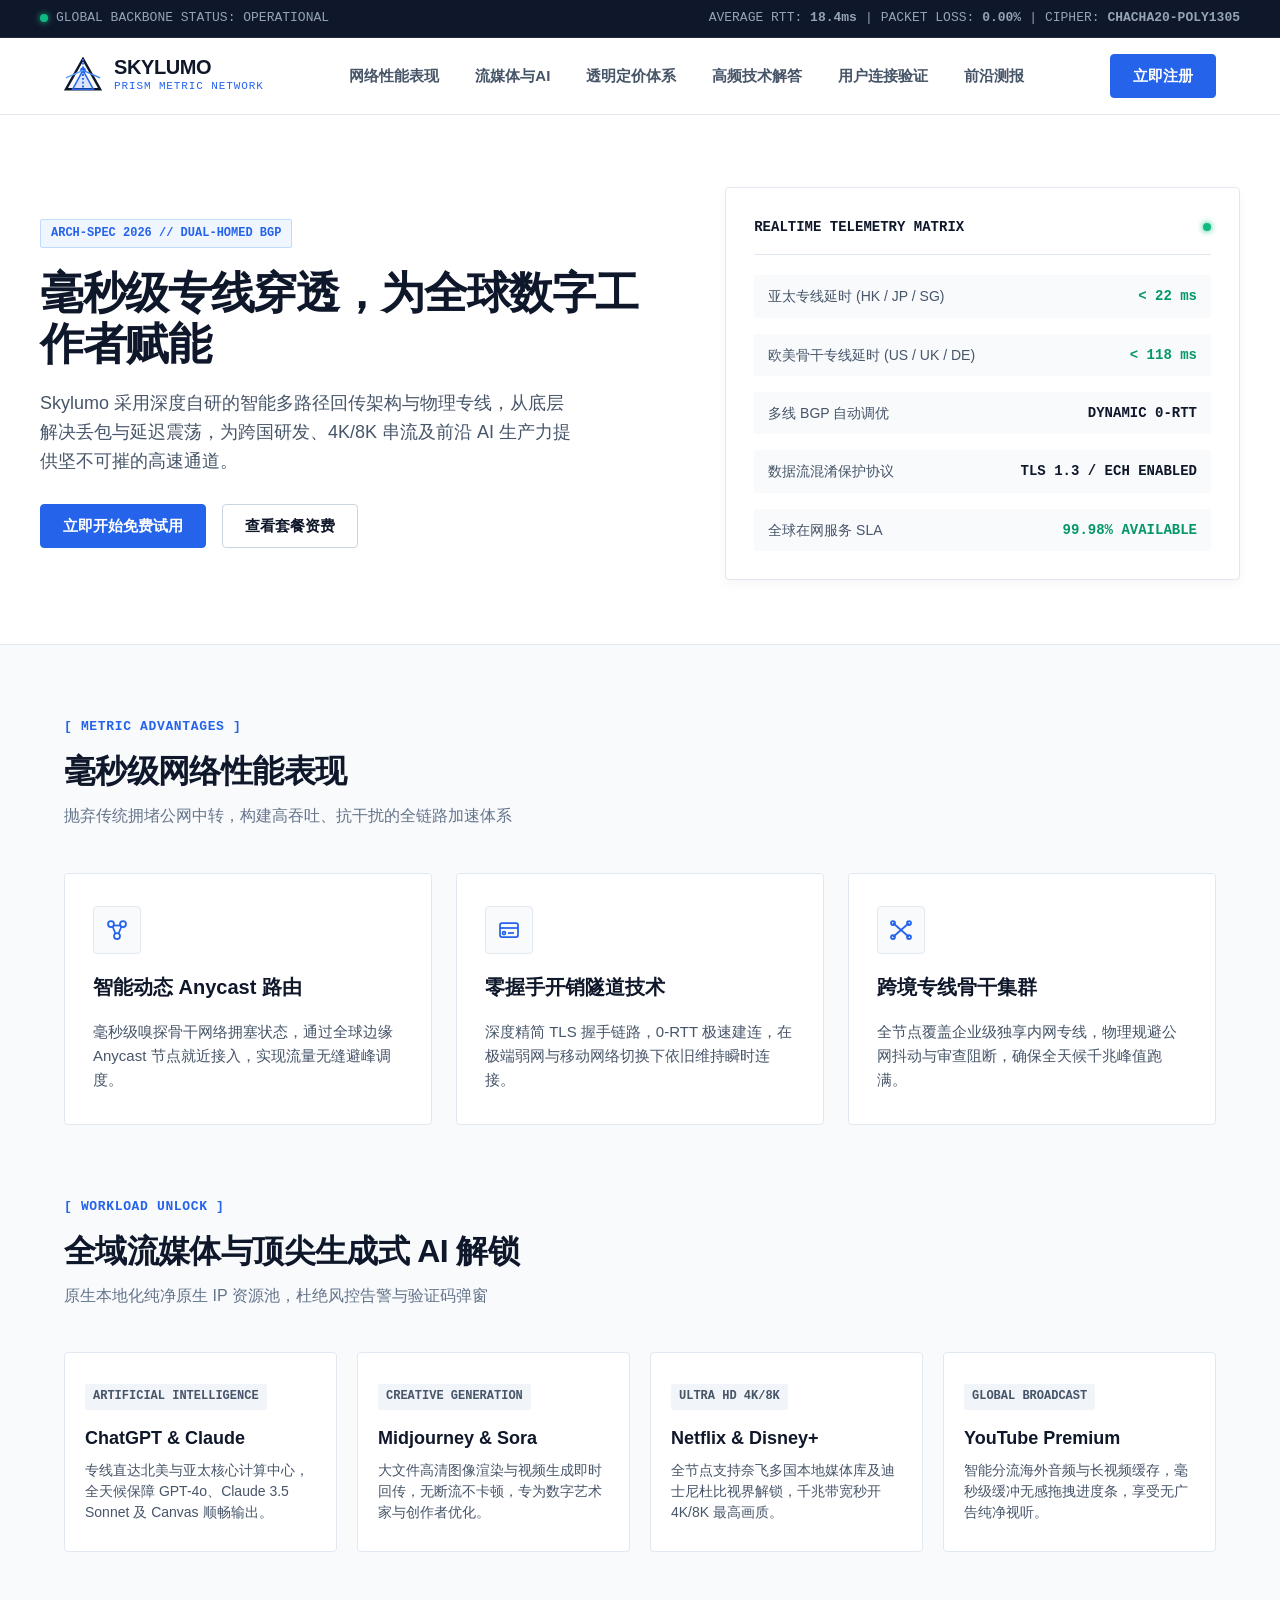
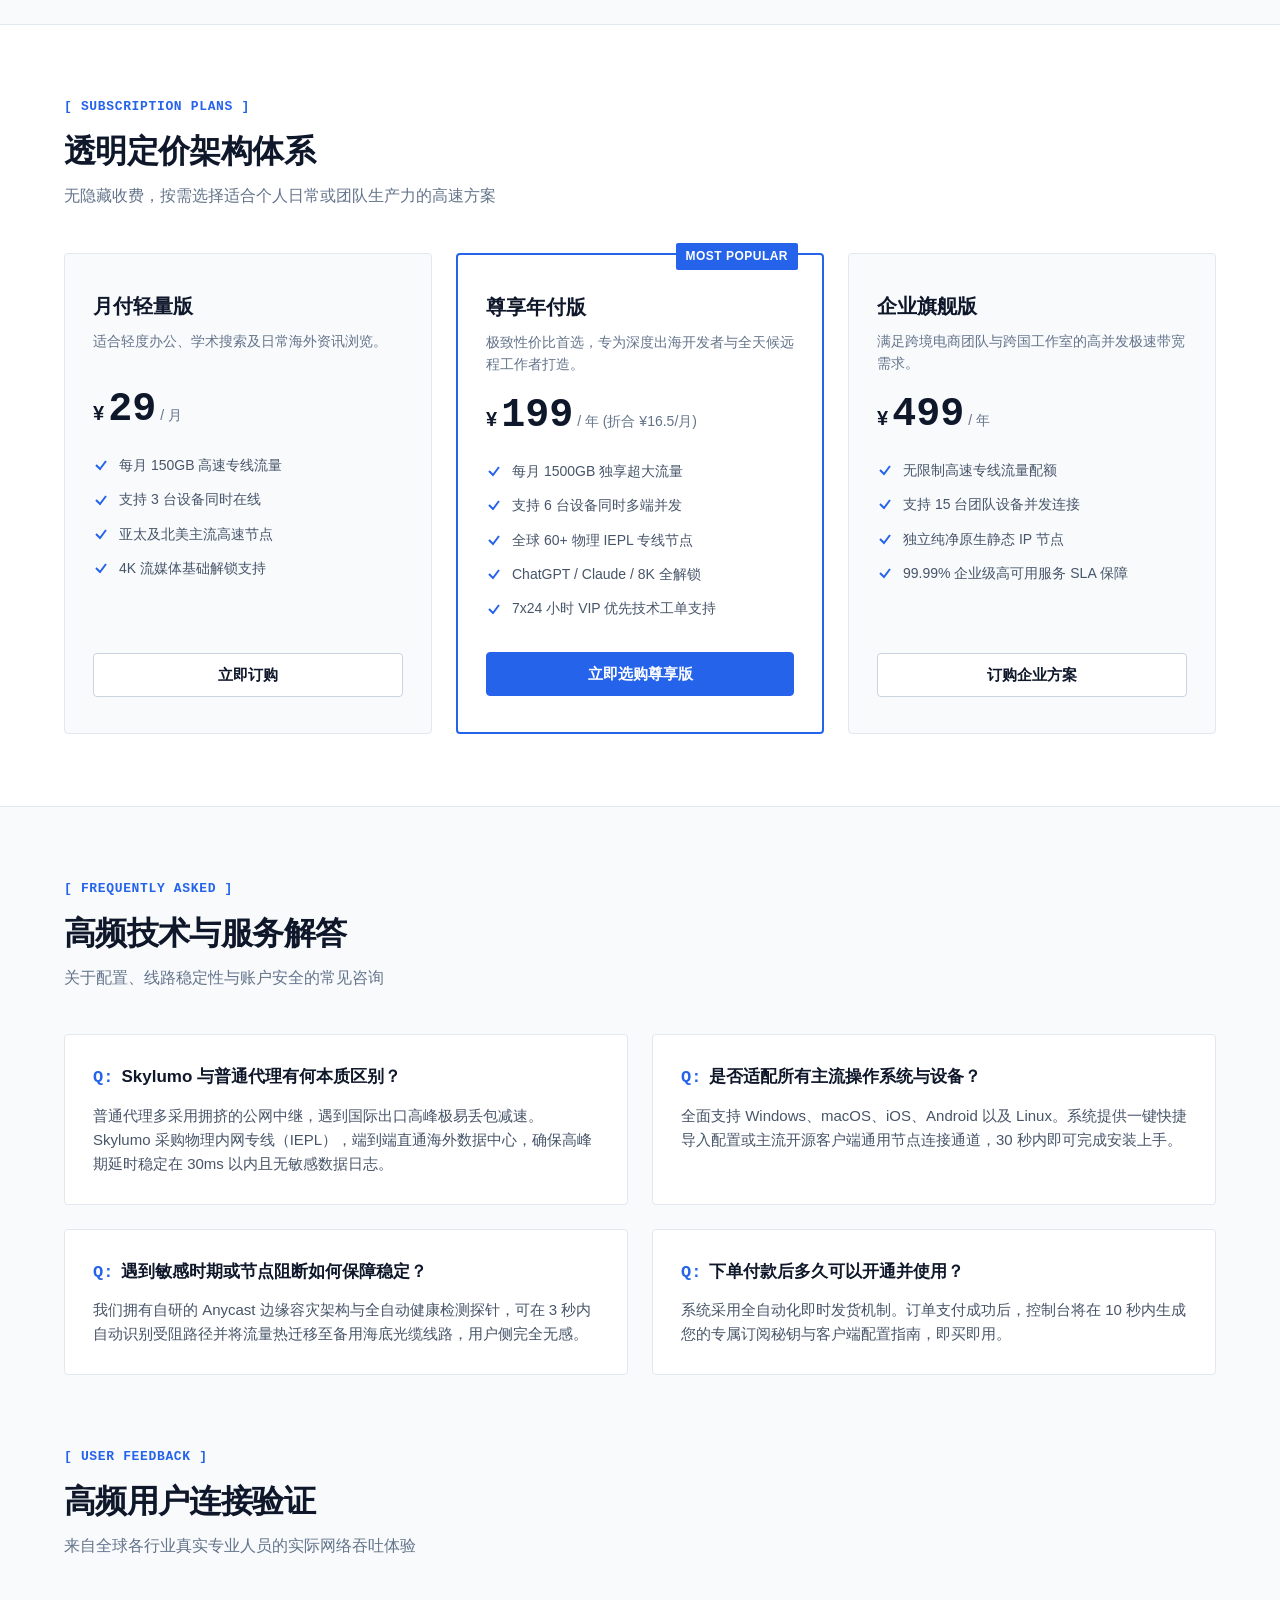
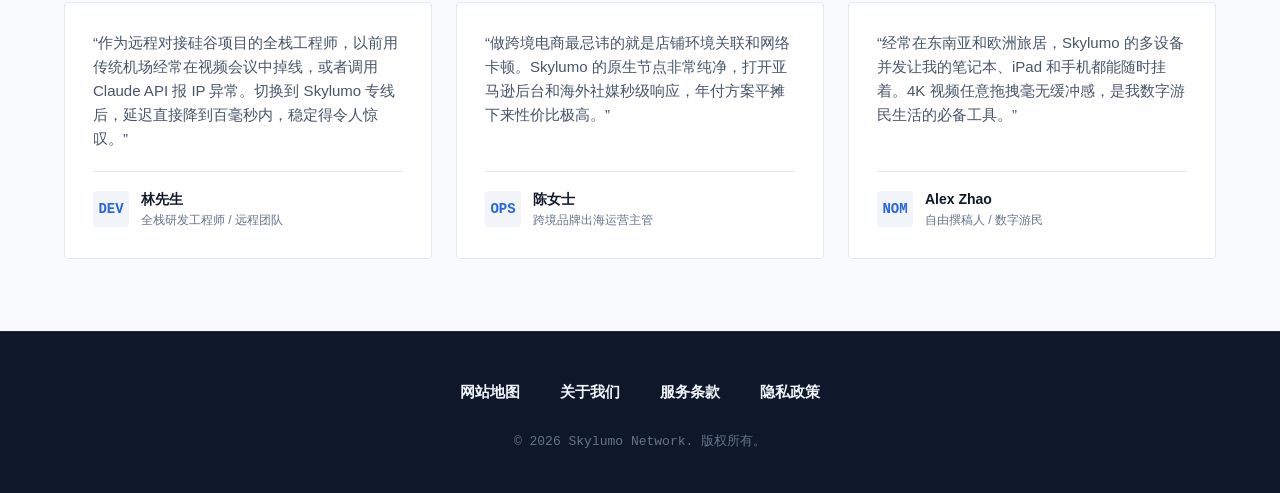
==== commit 435906b4: "fix: remove external blog links, desensitize subscription terms, and align official landing page sty" ====
--- a/index.html
+++ b/index.html
@@ -5,7 +5,7 @@
   <meta name="viewport" content="width=device-width, initial-scale=1.0">
   <title>Skylumo - 2026专业物理专线网络加速 | 毫秒级低延迟与4K流媒体极速秒开</title>
   <meta name="description" content="Skylumo 专注提供企业级物理 IEPL 专线网络加速服务。依托纯净独立骨干与 Anycast 动态路由，实现 4K 国际流媒体与 ChatGPT/Claude 接口极速秒开，全天候 0 丢包。2026 高性价比机场推荐首选，新用户即刻注册畅享无感穿透体验！">
-  <meta name="keywords" content="Skylumo, 网络加速, 机场推荐, 极速秒开, 物理专线, IEPL专线, 4K流媒体加速, ChatGPT加速, 科学上网梯子, 梯子推荐2026">
+  <meta name="keywords" content="Skylumo, 网络加速, 机场推荐, 极速秒开, 物理专线, IEPL专线, 4K流媒体加速, ChatGPT加速, 科学上网梯子, 专线加速服务2026">
   <link rel="canonical" href="https://skylum.click/">
   
   <!-- Open Graph 社交分享元数据 -->
@@ -163,8 +163,8 @@
             <a href="https://ww012.twilightaff.com/#/?code=A56DH1Af" target="_blank" rel="nofollow" class="btn btn-primary">
               立即开始免费试用
             </a>
-            <a href="https://tizilab.net/paihang/" target="_blank" class="btn btn-recommend">
-              2026最新梯子推荐
+            <a href="#plans" target="_blank" class="btn btn-recommend">
+              查看套餐资费
             </a>
           </div>
         </div>
@@ -431,7 +431,7 @@
         <div class="faq-card">
           <h3 class="faq-q"><span class="faq-prefix">Q:</span> 是否适配所有主流操作系统与设备？</h3>
           <p class="faq-a">
-            全面支持 Windows、macOS、iOS、Android 以及 Linux。系统提供一键快捷导入配置或主流开源客户端通用订阅链接，30 秒内即可完成安装上手。
+            全面支持 Windows、macOS、iOS、Android 以及 Linux。系统提供一键快捷导入配置或主流开源客户端通用节点连接通道，30 秒内即可完成安装上手。
           </p>
         </div>
 
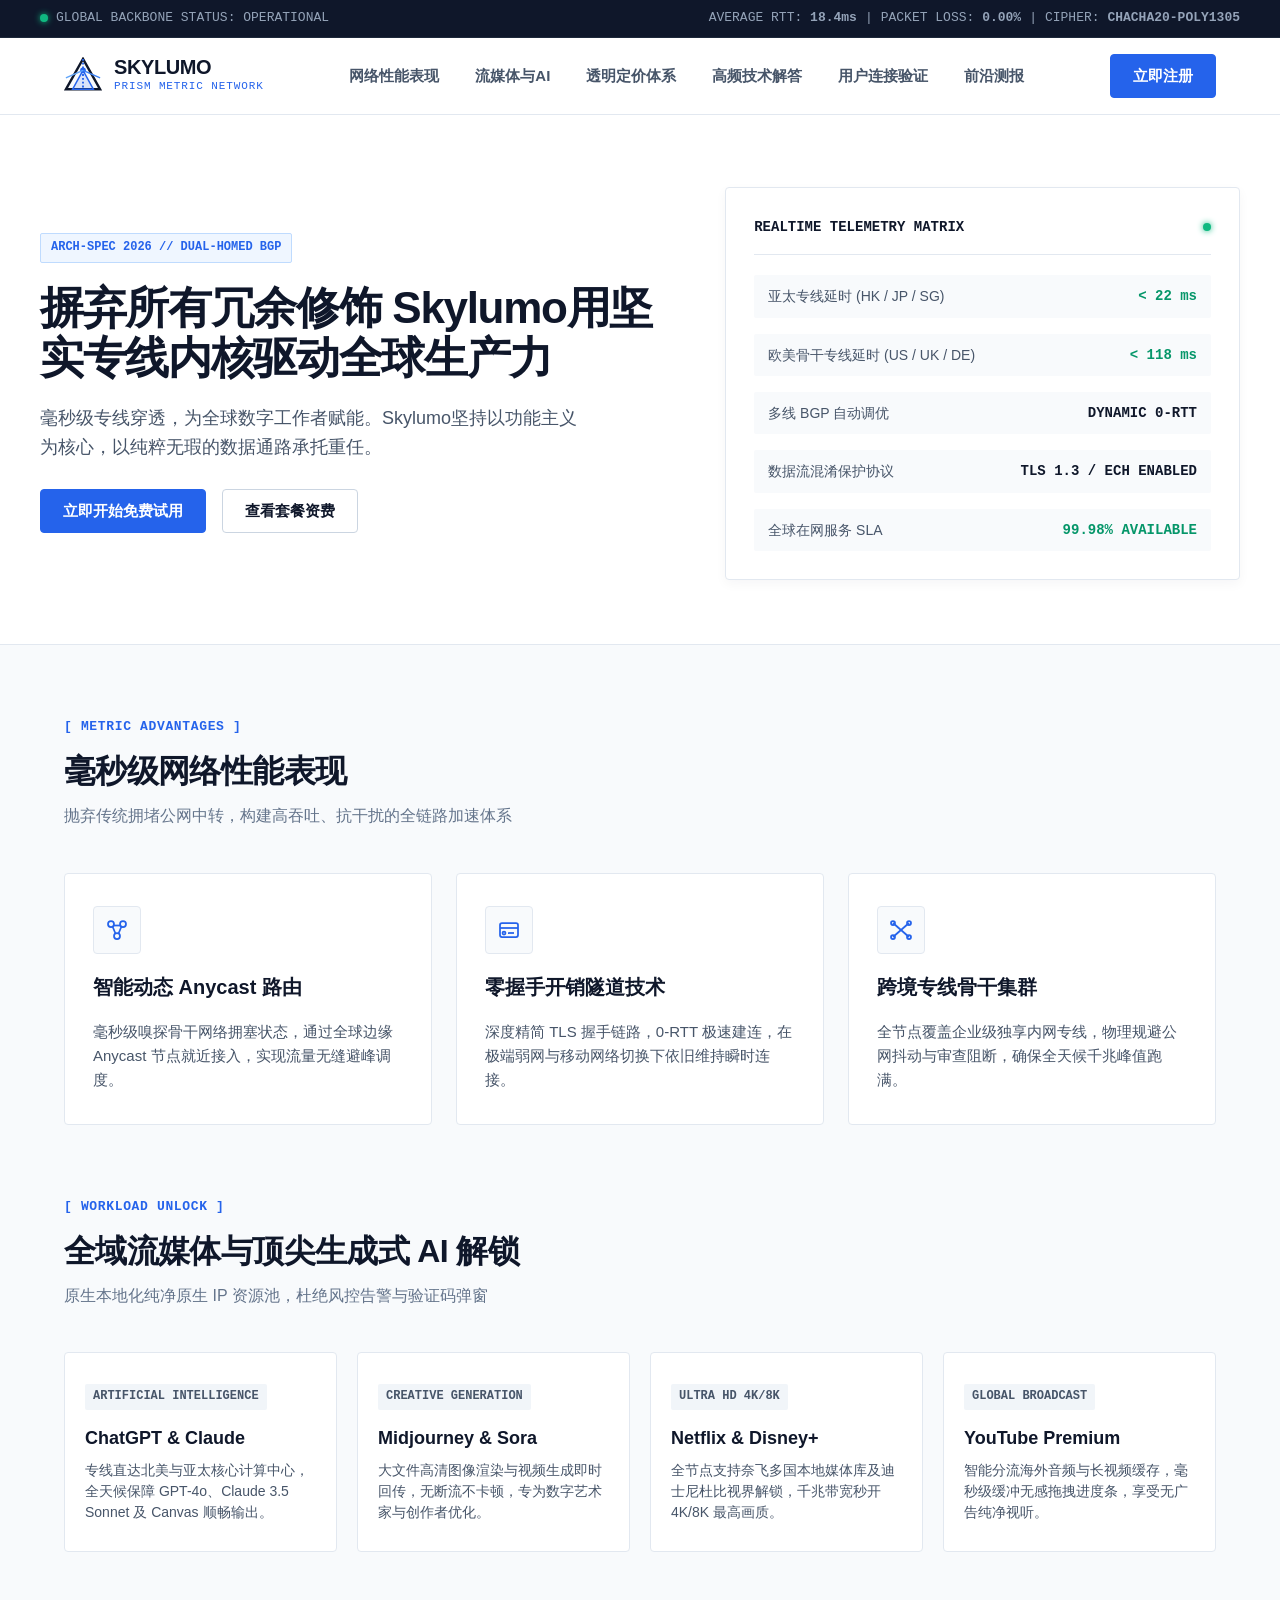
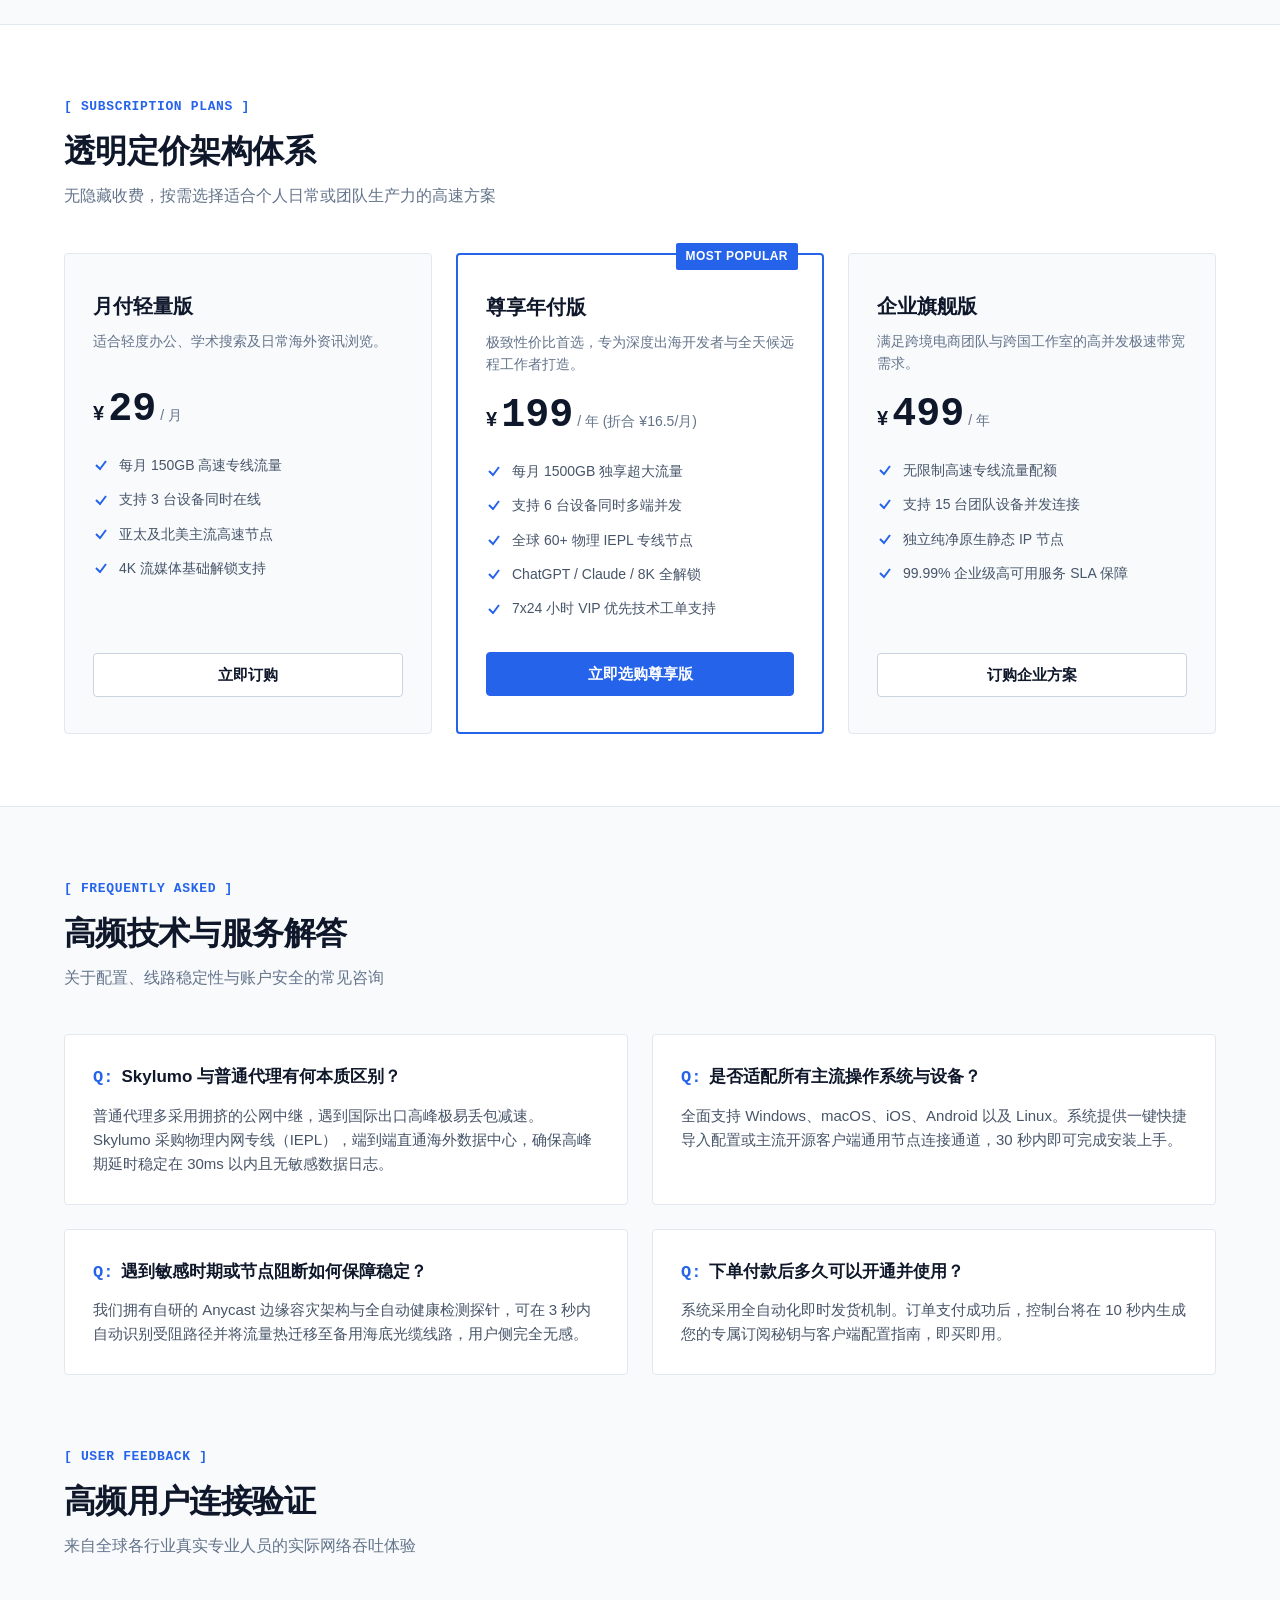
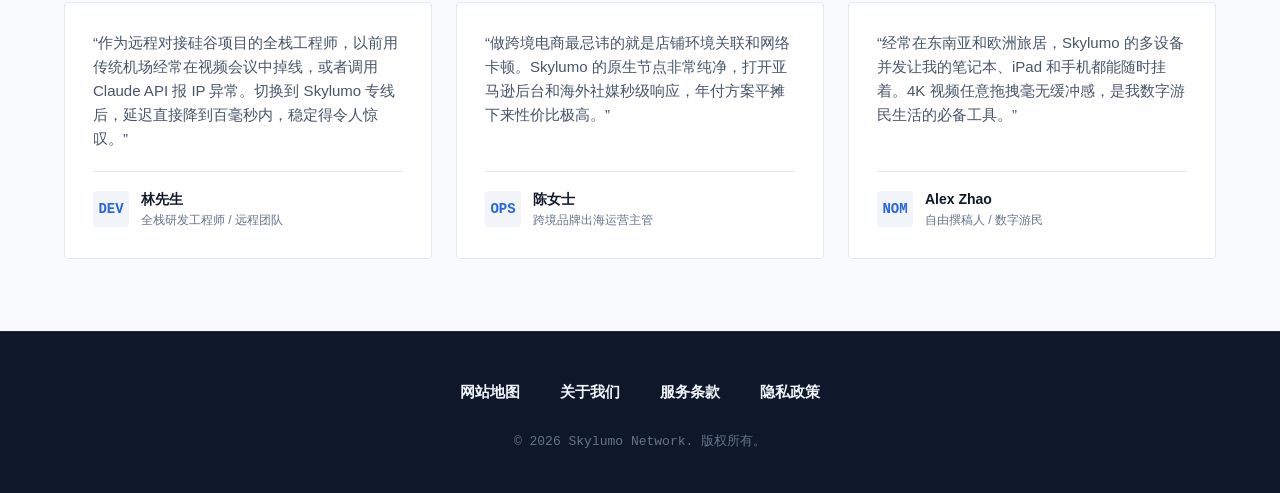
==== commit f62f0dad: "revert: restore original layout and structure prior to pricing changes while keeping bespoke hero in" ====
--- a/index.html
+++ b/index.html
@@ -155,10 +155,8 @@
       <div class="hero-grid">
         <div class="hero-content">
           <span class="meta-index-badge">ARCH-SPEC 2026 // DUAL-HOMED BGP</span>
-          <h1 class="hero-title">毫秒级专线穿透，为全球数字工作者赋能</h1>
-          <p class="hero-subtitle">
-            Skylumo 采用深度自研的智能多路径回传架构与物理专线，从底层解决丢包与延迟震荡，为跨国研发、4K/8K 串流及前沿 AI 生产力提供坚不可摧的高速通道。
-          </p>
+          <h1 class="hero-title">摒弃所有冗余修饰 <span>Skylumo用坚实专线内核驱动全球生产力</span></h1>
+          <p class="hero-subtitle">毫秒级专线穿透，为全球数字工作者赋能。Skylumo坚持以功能主义为核心，以纯粹无瑕的数据通路承托重任。</p>
           <div class="hero-button-group">
             <a href="https://ww012.twilightaff.com/#/?code=A56DH1Af" target="_blank" rel="nofollow" class="btn btn-primary">
               立即开始免费试用
